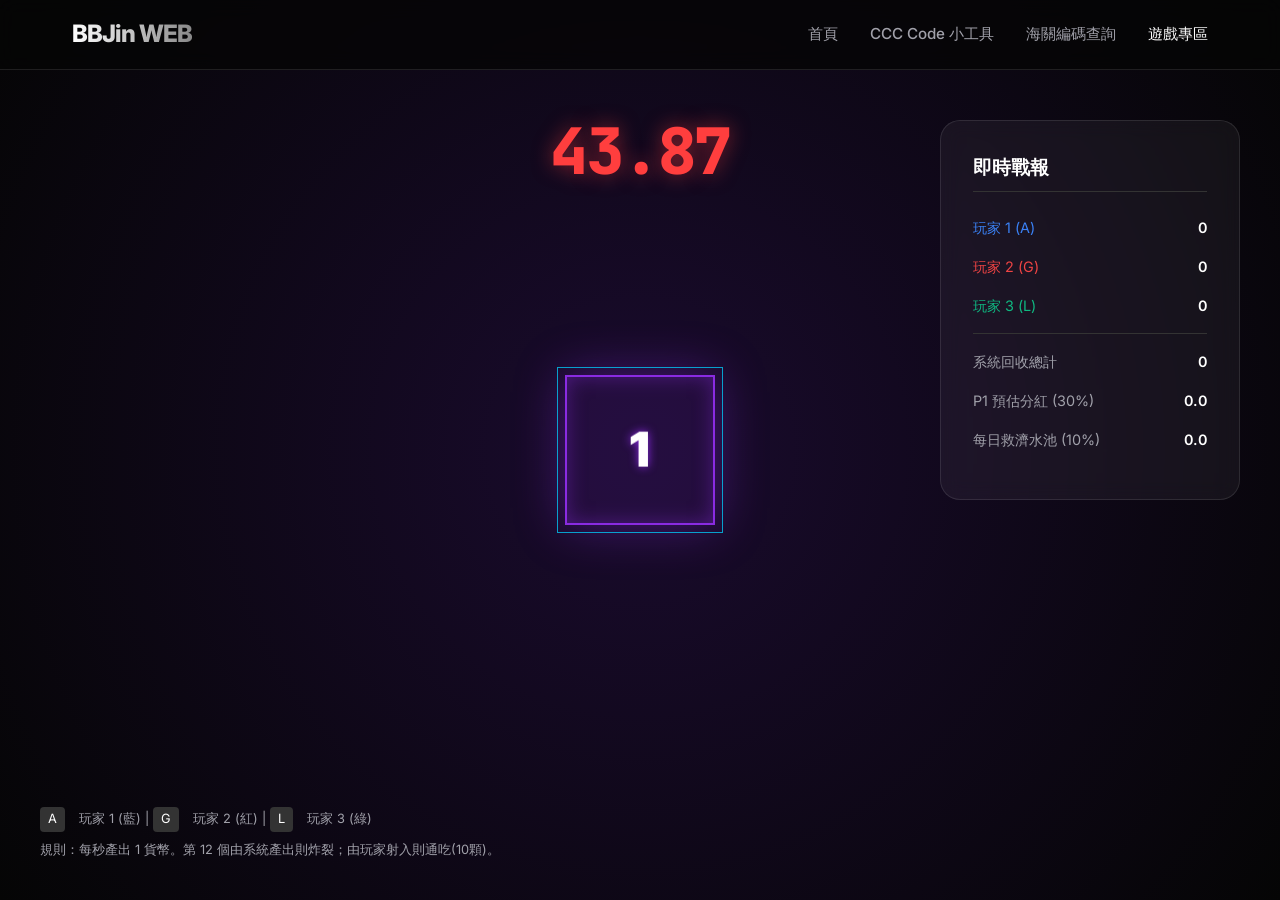
==== game.html @ 21dc3ea5 "feat: 整合多人博弈遊戲 Pandora's Arcade 並更新導覽列" ====
<!DOCTYPE html>
<html lang="zh-TW">
<head>
    <meta charset="UTF-8">
    <meta name="viewport" content="width=device-width, initial-scale=1.0">
    <title>潘朵拉魔盒 - Arcade - BBJin Web</title>
    <link rel="stylesheet" href="style.css">
    <link rel="preconnect" href="https://fonts.googleapis.com">
    <link rel="preconnect" href="https://fonts.gstatic.com" crossorigin>
    <link href="https://fonts.googleapis.com/css2?family=Inter:wght@400;500;600;800;900&family=JetBrains+Mono:wght@700&display=swap" rel="stylesheet">
    <style>
        body {
            overflow: hidden;
            height: 100vh;
        }
        .game-world {
            position: relative;
            width: 100%;
            height: 100vh;
            background: radial-gradient(circle at center, #1a0b2e 0%, #050505 100%);
            display: flex;
            flex-direction: column;
            align-items: center;
            justify-content: center;
        }
        /* Timer */
        #game-timer {
            position: absolute;
            top: 100px;
            font-family: 'JetBrains Mono', monospace;
            font-size: 4rem;
            font-weight: 800;
            color: #ff3e3e;
            text-shadow: 0 0 20px rgba(255, 62, 62, 0.5);
            letter-spacing: -2px;
        }
        /* Pandora's Box */
        .box-container {
            position: relative;
            width: 300px;
            height: 300px;
            display: flex;
            align-items: center;
            justify-content: center;
        }
        .pandora-box {
            width: 150px;
            height: 150px;
            background: rgba(138, 43, 226, 0.1);
            border: 2px solid #8a2be2;
            box-shadow: 0 0 50px rgba(138, 43, 226, 0.4), inset 0 0 20px rgba(138, 43, 226, 0.4);
            position: relative;
            transform-style: preserve-3d;
            animation: float 3s ease-in-out infinite;
            z-index: 10;
        }
        .pandora-box::before, .pandora-box::after {
            content: '';
            position: absolute;
            inset: -10px;
            border: 1px solid #00d2ff;
            opacity: 0.5;
            animation: rotate 10s linear infinite;
        }
        .pandora-box::after {
            animation-duration: 15s;
            animation-direction: reverse;
        }
        .currency-count {
            position: absolute;
            top: 50%;
            left: 50%;
            transform: translate(-50%, -50%);
            font-size: 3rem;
            font-weight: 900;
            color: #fff;
            text-shadow: 0 0 10px #8a2be2;
            z-index: 11;
        }

        /* Particles/Arrows */
        .arrow {
            position: absolute;
            width: 40px;
            height: 4px;
            border-radius: 2px;
            z-index: 5;
        }

        /* Stats Board */
        .stats-board {
            position: absolute;
            right: 40px;
            top: 120px;
            background: rgba(255, 255, 255, 0.05);
            backdrop-filter: blur(10px);
            border: 1px solid var(--border-color);
            border-radius: 20px;
            padding: 2rem;
            width: 300px;
            font-family: 'Inter', sans-serif;
        }
        .stat-item {
            display: flex;
            justify-content: space-between;
            margin-bottom: 1rem;
            font-size: 0.9rem;
        }
        .stat-label { color: var(--text-secondary); }
        .stat-value { color: #fff; font-weight: 600; }
        .p1-color { color: #3b82f6; }
        .p2-color { color: #ef4444; }
        .p3-color { color: #10b981; }

        /* Controls Info */
        .controls-info {
            position: absolute;
            left: 40px;
            bottom: 40px;
            color: var(--text-secondary);
            font-size: 0.8rem;
        }
        .key-hint {
            display: inline-block;
            padding: 2px 8px;
            background: #333;
            border-radius: 4px;
            color: #fff;
            margin-right: 10px;
        }

        /* Animations */
        @keyframes float {
            0%, 100% { transform: translateY(0) rotate(45deg); }
            50% { transform: translateY(-20px) rotate(45deg); }
        }
        @keyframes rotate {
            from { transform: rotate(0deg); }
            to { transform: rotate(360deg); }
        }
        @keyframes fly-p1 {
            from { left: -100px; top: 50%; transform: scale(1); opacity: 1; }
            to { left: 50%; top: 50%; transform: scale(0.1); opacity: 0; }
        }
        @keyframes shake {
            0%, 100% { transform: translate(0, 0); }
            25% { transform: translate(5px, 5px); }
            50% { transform: translate(-5px, -5px); }
            75% { transform: translate(5px, -5px); }
        }
        .shake { animation: shake 0.1s linear infinite; border-color: #ff3e3e !important; }

        .game-over-overlay {
            position: fixed;
            inset: 0;
            background: rgba(0,0,0,0.9);
            z-index: 2000;
            display: none;
            flex-direction: column;
            align-items: center;
            justify-content: center;
            text-align: center;
        }
    </style>
</head>
<body>
    <nav>
        <div class="nav-container">
            <a href="index.html" class="logo">BBJin WEB</a>
            <div class="nav-links">
                <a href="index.html">首頁</a>
                <a href="tools.html">CCC Code 小工具</a>
                <a href="hscode.html">海關編碼查詢</a>
                <a href="game.html" class="active">遊戲專區</a>
            </div>
        </div>
    </nav>

    <div class="game-world">
        <div id="game-timer">45.00</div>

        <div class="box-container">
            <div class="pandora-box" id="main-box">
                <div class="currency-count" id="count-display">0</div>
            </div>
        </div>

        <div class="stats-board">
            <h3 style="margin-bottom: 1.5rem; border-bottom: 1px solid #333; padding-bottom: 0.5rem;">即時戰報</h3>
            <div class="stat-item">
                <span class="stat-label p1-color">玩家 1 (A)</span>
                <span class="stat-value" id="p1-score">0</span>
            </div>
            <div class="stat-item">
                <span class="stat-label p2-color">玩家 2 (G)</span>
                <span class="stat-value" id="p2-score">0</span>
            </div>
            <div class="stat-item">
                <span class="stat-label p3-color">玩家 3 (L)</span>
                <span class="stat-value" id="p3-score">0</span>
            </div>
            <div style="margin: 1rem 0; height: 1px; background: #333;"></div>
            <div class="stat-item">
                <span class="stat-label">系統回收總計</span>
                <span class="stat-value" id="sys-collected">0</span>
            </div>
            <div class="stat-item">
                <span class="stat-label">P1 預估分紅 (30%)</span>
                <span class="stat-value" id="p1-dividend">0.0</span>
            </div>
            <div class="stat-item">
                <span class="stat-label">每日救濟水池 (10%)</span>
                <span class="stat-value" id="relief-pool">0.0</span>
            </div>
        </div>

        <div class="controls-info">
            <p><span class="key-hint">A</span> 玩家 1 (藍) | <span class="key-hint">G</span> 玩家 2 (紅) | <span class="key-hint">L</span> 玩家 3 (綠)</p>
            <p style="margin-top: 0.5rem;">規則：每秒產出 1 貨幣。第 12 個由系統產出則炸裂；由玩家射入則通吃(10顆)。</p>
        </div>
    </div>

    <div class="game-over-overlay" id="game-over">
        <h1 id="winner-text" style="font-size: 3rem; margin-bottom: 1rem;">遊戲結束</h1>
        <p id="reason-text" style="color: var(--text-secondary); margin-bottom: 2rem;"></p>
        <button class="btn btn-primary" onclick="location.reload()">重新開局</button>
    </div>

    <script>
        const state = {
            count: 0,
            timeLeft: 45.00,
            p1Score: 0,
            p2Score: 0,
            p3Score: 0,
            sysCollected: 0,
            isGameOver: false
        };

        const countDisplay = document.getElementById('count-display');
        const timerDisplay = document.getElementById('game-timer');
        const box = document.getElementById('main-box');
        const gameOverOverlay = document.getElementById('game-over');
        const winnerText = document.getElementById('winner-text');
        const reasonText = document.getElementById('reason-text');

        // Stats elements
        const p1ScoreEl = document.getElementById('p1-score');
        const p2ScoreEl = document.getElementById('p2-score');
        const p3ScoreEl = document.getElementById('p3-score');
        const sysCollectedEl = document.getElementById('sys-collected');
        const p1DividendEl = document.getElementById('p1-dividend');
        const reliefPoolEl = document.getElementById('relief-pool');

        function updateUI() {
            countDisplay.innerText = state.count;
            timerDisplay.innerText = state.timeLeft.toFixed(2);
            p1ScoreEl.innerText = state.p1Score;
            p2ScoreEl.innerText = state.p2Score;
            p3ScoreEl.innerText = state.p3Score;
            sysCollectedEl.innerText = state.sysCollected;
            p1DividendEl.innerText = (state.sysCollected * 0.3).toFixed(1);
            reliefPoolEl.innerText = (state.sysCollected * 0.1).toFixed(1);

            if (state.count >= 10) {
                box.classList.add('shake');
            } else {
                box.classList.remove('shake');
            }
        }

        function triggerWin(playerIndex) {
            state.isGameOver = true;
            const winners = ["玩家 1", "玩家 2", "玩家 3"];
            const winner = winners[playerIndex - 1];
            
            if (playerIndex === 1) state.p1Score += 10;
            if (playerIndex === 2) state.p2Score += 10;
            if (playerIndex === 3) state.p3Score += 10;
            state.sysCollected += 2;
            
            winnerText.innerText = `🎉 ${winner} 成功封印魔盒！`;
            winnerText.style.color = playerIndex === 1 ? '#3b82f6' : (playerIndex === 2 ? '#ef4444' : '#10b981');
            reasonText.innerText = `獲得 10 貨幣，系統收取 2 貨幣手續費。`;
            gameOverOverlay.style.display = 'flex';
            updateUI();
        }

        function triggerExplode() {
            state.isGameOver = true;
            state.sysCollected += state.count;
            state.count = 0;
            
            winnerText.innerText = `💥 魔盒失控爆裂！`;
            winnerText.style.color = '#ff3e3e';
            reasonText.innerText = `系統沒收了所有貨幣。`;
            gameOverOverlay.style.display = 'flex';
            updateUI();
        }

        // System Auto-Generation
        const sysInterval = setInterval(() => {
            if (state.isGameOver) return;
            state.count++;
            if (state.count >= 12) {
                triggerExplode();
                clearInterval(sysInterval);
            }
            updateUI();
        }, 1000);

        // Timer
        const timerInterval = setInterval(() => {
            if (state.isGameOver) return;
            state.timeLeft -= 0.01;
            if (state.timeLeft <= 0) {
                state.timeLeft = 0;
                state.isGameOver = true;
                winnerText.innerText = "⏰ 時間到！";
                reasonText.innerText = "沒人能在時間內征服魔盒。";
                gameOverOverlay.style.display = 'flex';
                clearInterval(timerInterval);
            }
            updateUI();
        }, 10);

        // Player Inputs
        window.addEventListener('keydown', (e) => {
            if (state.isGameOver) return;
            
            let player = 0;
            let color = '';
            
            if (e.key.toLowerCase() === 'a') { player = 1; color = '#3b82f6'; }
            if (e.key.toLowerCase() === 'g') { player = 2; color = '#ef4444'; }
            if (e.key.toLowerCase() === 'l') { player = 3; color = '#10b981'; }
            
            if (player > 0) {
                createArrow(player, color);
                state.count++;
                if (state.count >= 12) {
                    triggerWin(player);
                }
                updateUI();
            }
        });

        function createArrow(player, color) {
            const arrow = document.createElement('div');
            arrow.className = 'arrow';
            arrow.style.backgroundColor = color;
            arrow.style.boxShadow = `0 0 10px ${color}`;
            
            // Random start position from edges
            const sides = ['left', 'right', 'top', 'bottom'];
            const side = sides[Math.floor(Math.random() * 4)];
            
            if (side === 'left') { arrow.style.left = '-50px'; arrow.style.top = Math.random() * 100 + '%'; }
            else if (side === 'right') { arrow.style.right = '-50px'; arrow.style.top = Math.random() * 100 + '%'; }
            else if (side === 'top') { arrow.style.top = '-50px'; arrow.style.left = Math.random() * 100 + '%'; }
            else { arrow.style.bottom = '-50px'; arrow.style.left = Math.random() * 100 + '%'; }

            document.querySelector('.game-world').appendChild(arrow);
            
            // Animation to center
            const rect = box.getBoundingClientRect();
            const centerX = rect.left + rect.width / 2;
            const centerY = rect.top + rect.height / 2;
            
            arrow.animate([
                { transform: `translate(0, 0) scale(1)`, opacity: 1 },
                { transform: `translate(${centerX - arrow.offsetLeft}px, ${centerY - arrow.offsetTop}px) scale(0)`, opacity: 0 }
            ], {
                duration: 400,
                easing: 'ease-in'
            }).onfinish = () => arrow.remove();
        }
    </script>
</body>
</html>
---- style.css ----
:root {
    --bg-color: #050505;
    --surface-color: #121212;
    --card-bg: rgba(255, 255, 255, 0.03);
    --border-color: rgba(255, 255, 255, 0.1);
    --primary-color: #3b82f6;
    --primary-glow: rgba(59, 130, 246, 0.5);
    --text-primary: #ffffff;
    --text-secondary: #a1a1aa;
    --nav-height: 70px;
    --transition-speed: 0.3s;
}

* {
    margin: 0;
    padding: 0;
    box-sizing: border-box;
}

body {
    font-family: 'Inter', -apple-system, BlinkMacSystemFont, "Segoe UI", Roboto, sans-serif;
    background-color: var(--bg-color);
    color: var(--text-primary);
    line-height: 1.6;
    overflow-x: hidden;
}

/* Scrollbar */
::-webkit-scrollbar {
    width: 8px;
}
::-webkit-scrollbar-track {
    background: var(--bg-color);
}
::-webkit-scrollbar-thumb {
    background: #333;
    border-radius: 4px;
}
::-webkit-scrollbar-thumb:hover {
    background: #444;
}

/* Navigation */
nav {
    height: var(--nav-height);
    background: rgba(5, 5, 5, 0.8);
    backdrop-filter: blur(10px);
    border-bottom: 1px solid var(--border-color);
    position: fixed;
    top: 0;
    width: 100%;
    z-index: 1000;
    display: flex;
    justify-content: center;
    align-items: center;
}

.nav-container {
    width: 100%;
    max-width: 1200px;
    padding: 0 2rem;
    display: flex;
    justify-content: space-between;
    align-items: center;
}

.logo {
    font-size: 1.5rem;
    font-weight: 800;
    letter-spacing: -1px;
    background: linear-gradient(90deg, #fff, #888);
    -webkit-background-clip: text;
    -webkit-text-fill-color: transparent;
    text-decoration: none;
}

.nav-links {
    display: flex;
    gap: 2rem;
}

.nav-links a {
    color: var(--text-secondary);
    text-decoration: none;
    font-size: 0.95rem;
    font-weight: 500;
    transition: var(--transition-speed);
}

.nav-links a:hover, .nav-links a.active {
    color: var(--text-primary);
}

/* Layout */
.container {
    max-width: 1200px;
    margin: 0 auto;
    padding: calc(var(--nav-height) + 4rem) 2rem 4rem;
}

/* Hero Section */
.hero {
    text-align: center;
    margin-bottom: 6rem;
    animation: fadeIn 1s ease-out;
}

.hero h1 {
    font-size: 4rem;
    font-weight: 900;
    margin-bottom: 1.5rem;
    letter-spacing: -2px;
    line-height: 1.1;
}

.hero p {
    font-size: 1.25rem;
    color: var(--text-secondary);
    max-width: 600px;
    margin: 0 auto 2.5rem;
}

.glow-text {
    background: linear-gradient(135deg, #fff 0%, #3b82f6 100%);
    -webkit-background-clip: text;
    -webkit-text-fill-color: transparent;
}

/* Cards Grid */
.grid {
    display: grid;
    grid-template-columns: repeat(auto-fit, minmax(300px, 1fr));
    gap: 2rem;
}

.card {
    background: var(--card-bg);
    border: 1px solid var(--border-color);
    border-radius: 20px;
    padding: 2.5rem;
    transition: all 0.4s cubic-bezier(0.175, 0.885, 0.32, 1.275);
    cursor: pointer;
    position: relative;
    overflow: hidden;
    text-decoration: none;
    color: inherit;
    display: block;
}

.card:hover {
    transform: translateY(-10px);
    border-color: var(--primary-color);
    box-shadow: 0 10px 30px -10px var(--primary-glow);
}

.card h3 {
    font-size: 1.5rem;
    margin-bottom: 1rem;
    display: flex;
    align-items: center;
    gap: 0.75rem;
}

.card p {
    color: var(--text-secondary);
    font-size: 1rem;
}

.card .icon {
    font-size: 2rem;
    margin-bottom: 1.5rem;
    color: var(--primary-color);
}

/* Buttons */
.btn {
    display: inline-block;
    padding: 0.8rem 2rem;
    border-radius: 100px;
    font-weight: 600;
    text-decoration: none;
    transition: var(--transition-speed);
    cursor: pointer;
    border: none;
    font-size: 1rem;
}

.btn-primary {
    background: var(--primary-color);
    color: white;
}

.btn-primary:hover {
    box-shadow: 0 0 20px var(--primary-glow);
    transform: scale(1.05);
}

/* Tool Sections */
.tool-container {
    max-width: 800px;
    margin: 0 auto;
    background: var(--surface-color);
    padding: 3rem;
    border-radius: 24px;
    border: 1px solid var(--border-color);
}

.form-group {
    margin-bottom: 1.5rem;
}

label {
    display: block;
    margin-bottom: 0.5rem;
    color: var(--text-secondary);
    font-size: 0.9rem;
}

input, select {
    width: 100%;
    background: rgba(255, 255, 255, 0.05);
    border: 1px solid var(--border-color);
    border-radius: 12px;
    padding: 1rem;
    color: white;
    font-size: 1rem;
    outline: none;
    transition: var(--transition-speed);
}

input:focus {
    border-color: var(--primary-color);
    background: rgba(255, 255, 255, 0.08);
}

.result-area {
    margin-top: 2rem;
    padding: 1.5rem;
    background: rgba(0, 0, 0, 0.3);
    border-radius: 12px;
    border: 1px dashed var(--border-color);
    min-height: 100px;
}

/* Animations */
@keyframes fadeIn {
    from { opacity: 0; transform: translateY(20px); }
    to { opacity: 1; transform: translateY(0); }
}

/* Footer */
footer {
    text-align: center;
    padding: 4rem 2rem;
    color: var(--text-secondary);
    font-size: 0.85rem;
    border-top: 1px solid var(--border-color);
    margin-top: 4rem;
}
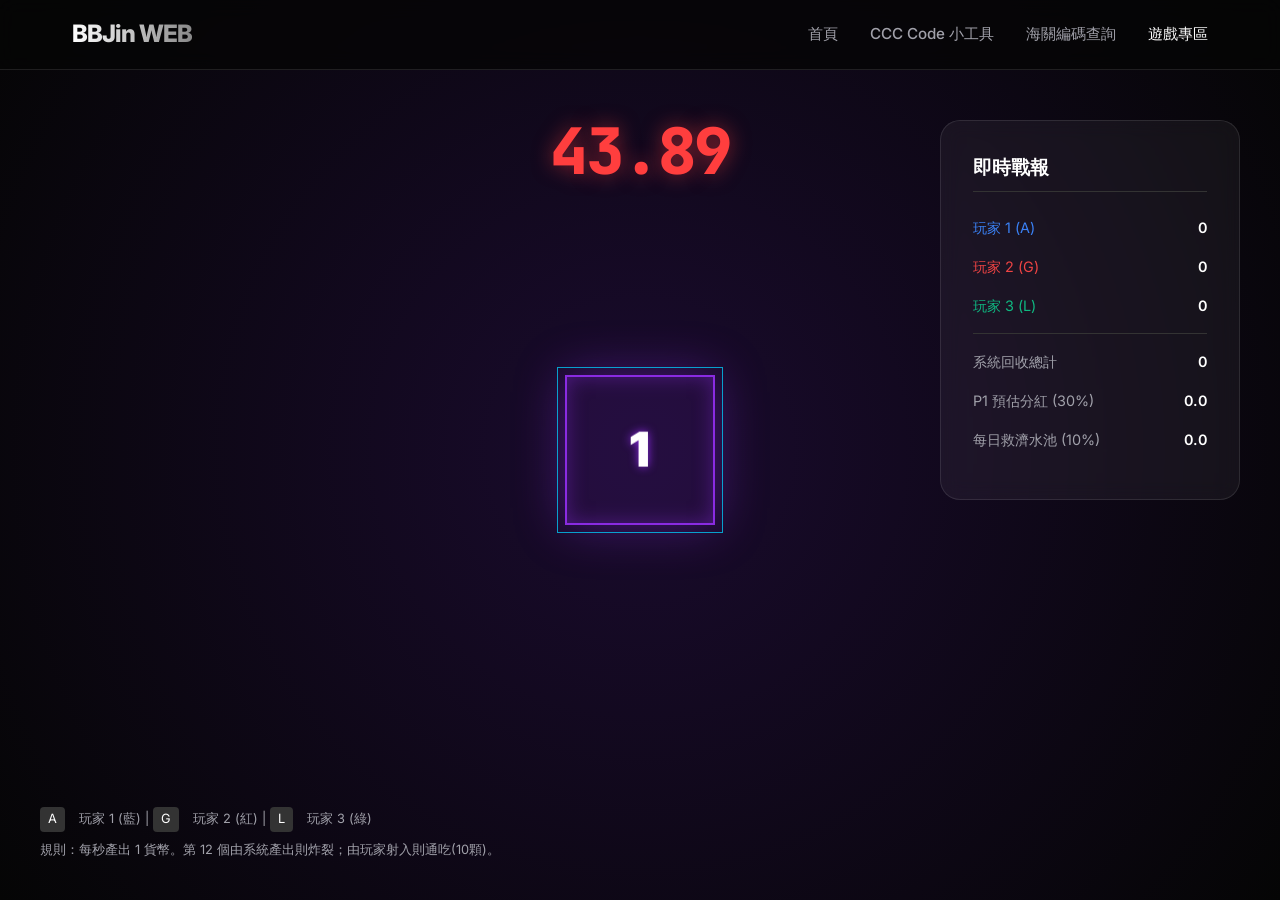
==== commit 1e0df003: "fix: 修正遊戲專區路徑為 /LB01/game.html 以支援 GitHub Pages" ====
--- a/game.html
+++ b/game.html
@@ -171,7 +171,7 @@
                 <a href="index.html">首頁</a>
                 <a href="tools.html">CCC Code 小工具</a>
                 <a href="hscode.html">海關編碼查詢</a>
-                <a href="game.html" class="active">遊戲專區</a>
+                <a href="/LB01/game.html" class="active">遊戲專區</a>
             </div>
         </div>
     </nav>
--- a/style.css
+++ b/style.css
@@ -11,6 +11,8 @@
     --transition-speed: 0.3s;
 }
 
+/* Updated: 2026-05-19 - Triggering Push */
+
 * {
     margin: 0;
     padding: 0;
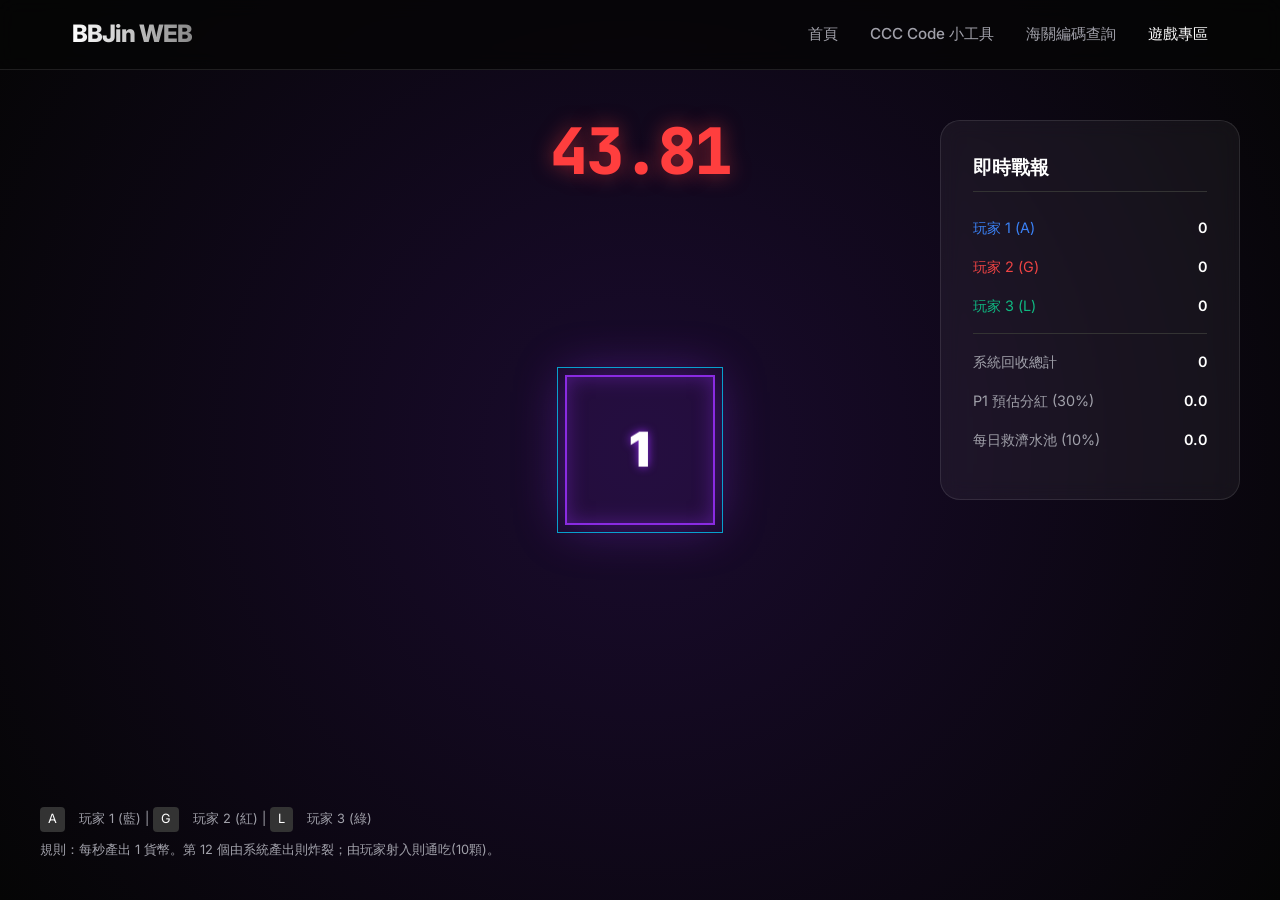
==== commit a083cedb: "fix: 將遊戲專區連結改回相對路徑以支援自訂網域 bbjin.com" ====
--- a/game.html
+++ b/game.html
@@ -171,7 +171,7 @@
                 <a href="index.html">首頁</a>
                 <a href="tools.html">CCC Code 小工具</a>
                 <a href="hscode.html">海關編碼查詢</a>
-                <a href="/LB01/game.html" class="active">遊戲專區</a>
+                <a href="game.html" class="active">遊戲專區</a>
             </div>
         </div>
     </nav>
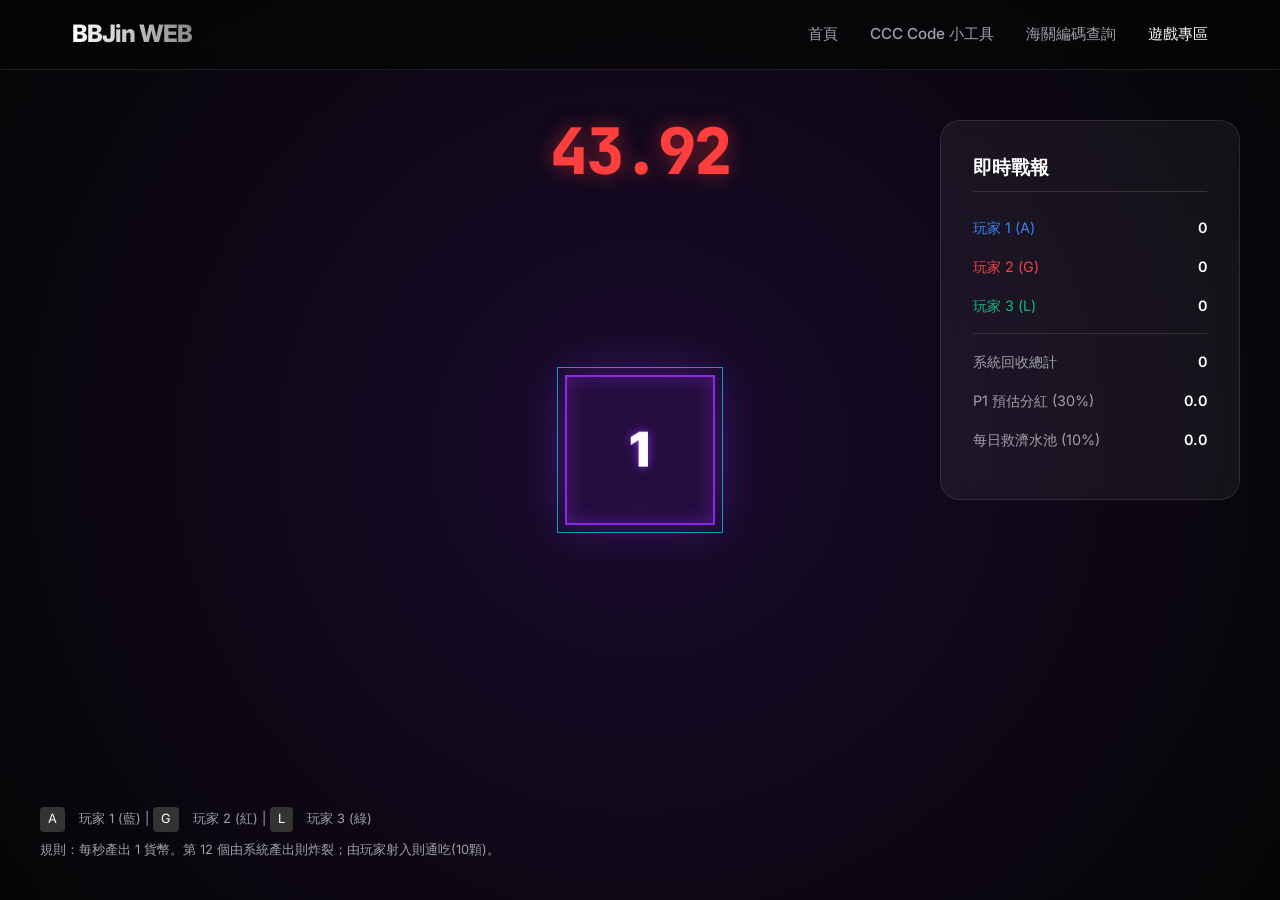
==== commit 3e0ff428: "feat: 遊戲邏輯優化（自動重置+閃爍特效）並修正導覽列為相對路徑" ====
--- a/game.html
+++ b/game.html
@@ -149,6 +149,19 @@
             75% { transform: translate(5px, -5px); }
         }
         .shake { animation: shake 0.1s linear infinite; border-color: #ff3e3e !important; }
+        
+        /* Win/Explode Flash Effects */
+        .flash-win { animation: flashWin 0.5s ease-out; }
+        .flash-explode { animation: flashExplode 0.5s ease-out; }
+        
+        @keyframes flashWin {
+            0% { background: rgba(59, 130, 246, 0.5); box-shadow: 0 0 100px #3b82f6; }
+            100% { background: rgba(138, 43, 226, 0.1); box-shadow: 0 0 50px rgba(138, 43, 226, 0.4); }
+        }
+        @keyframes flashExplode {
+            0% { background: rgba(255, 62, 62, 0.8); box-shadow: 0 0 100px #ff3e3e; transform: scale(1.2); }
+            100% { background: rgba(138, 43, 226, 0.1); box-shadow: 0 0 50px rgba(138, 43, 226, 0.4); transform: scale(1); }
+        }
 
         .game-over-overlay {
             position: fixed;
@@ -270,7 +283,6 @@
         }
 
         function triggerWin(playerIndex) {
-            state.isGameOver = true;
             const winners = ["玩家 1", "玩家 2", "玩家 3"];
             const winner = winners[playerIndex - 1];
             
@@ -279,22 +291,24 @@
             if (playerIndex === 3) state.p3Score += 10;
             state.sysCollected += 2;
             
-            winnerText.innerText = `🎉 ${winner} 成功封印魔盒！`;
-            winnerText.style.color = playerIndex === 1 ? '#3b82f6' : (playerIndex === 2 ? '#ef4444' : '#10b981');
-            reasonText.innerText = `獲得 10 貨幣，系統收取 2 貨幣手續費。`;
-            gameOverOverlay.style.display = 'flex';
+            // Visual Effect
+            box.classList.add('flash-win');
+            setTimeout(() => box.classList.remove('flash-win'), 500);
+            
+            // Auto Reset
+            state.count = 0;
             updateUI();
         }
 
         function triggerExplode() {
-            state.isGameOver = true;
             state.sysCollected += state.count;
+            
+            // Visual Effect
+            box.classList.add('flash-explode');
+            setTimeout(() => box.classList.remove('flash-explode'), 500);
+            
+            // Auto Reset
             state.count = 0;
-            
-            winnerText.innerText = `💥 魔盒失控爆裂！`;
-            winnerText.style.color = '#ff3e3e';
-            reasonText.innerText = `系統沒收了所有貨幣。`;
-            gameOverOverlay.style.display = 'flex';
             updateUI();
         }
 
@@ -304,7 +318,6 @@
             state.count++;
             if (state.count >= 12) {
                 triggerExplode();
-                clearInterval(sysInterval);
             }
             updateUI();
         }, 1000);
@@ -320,6 +333,7 @@
                 reasonText.innerText = "沒人能在時間內征服魔盒。";
                 gameOverOverlay.style.display = 'flex';
                 clearInterval(timerInterval);
+                clearInterval(sysInterval);
             }
             updateUI();
         }, 10);
